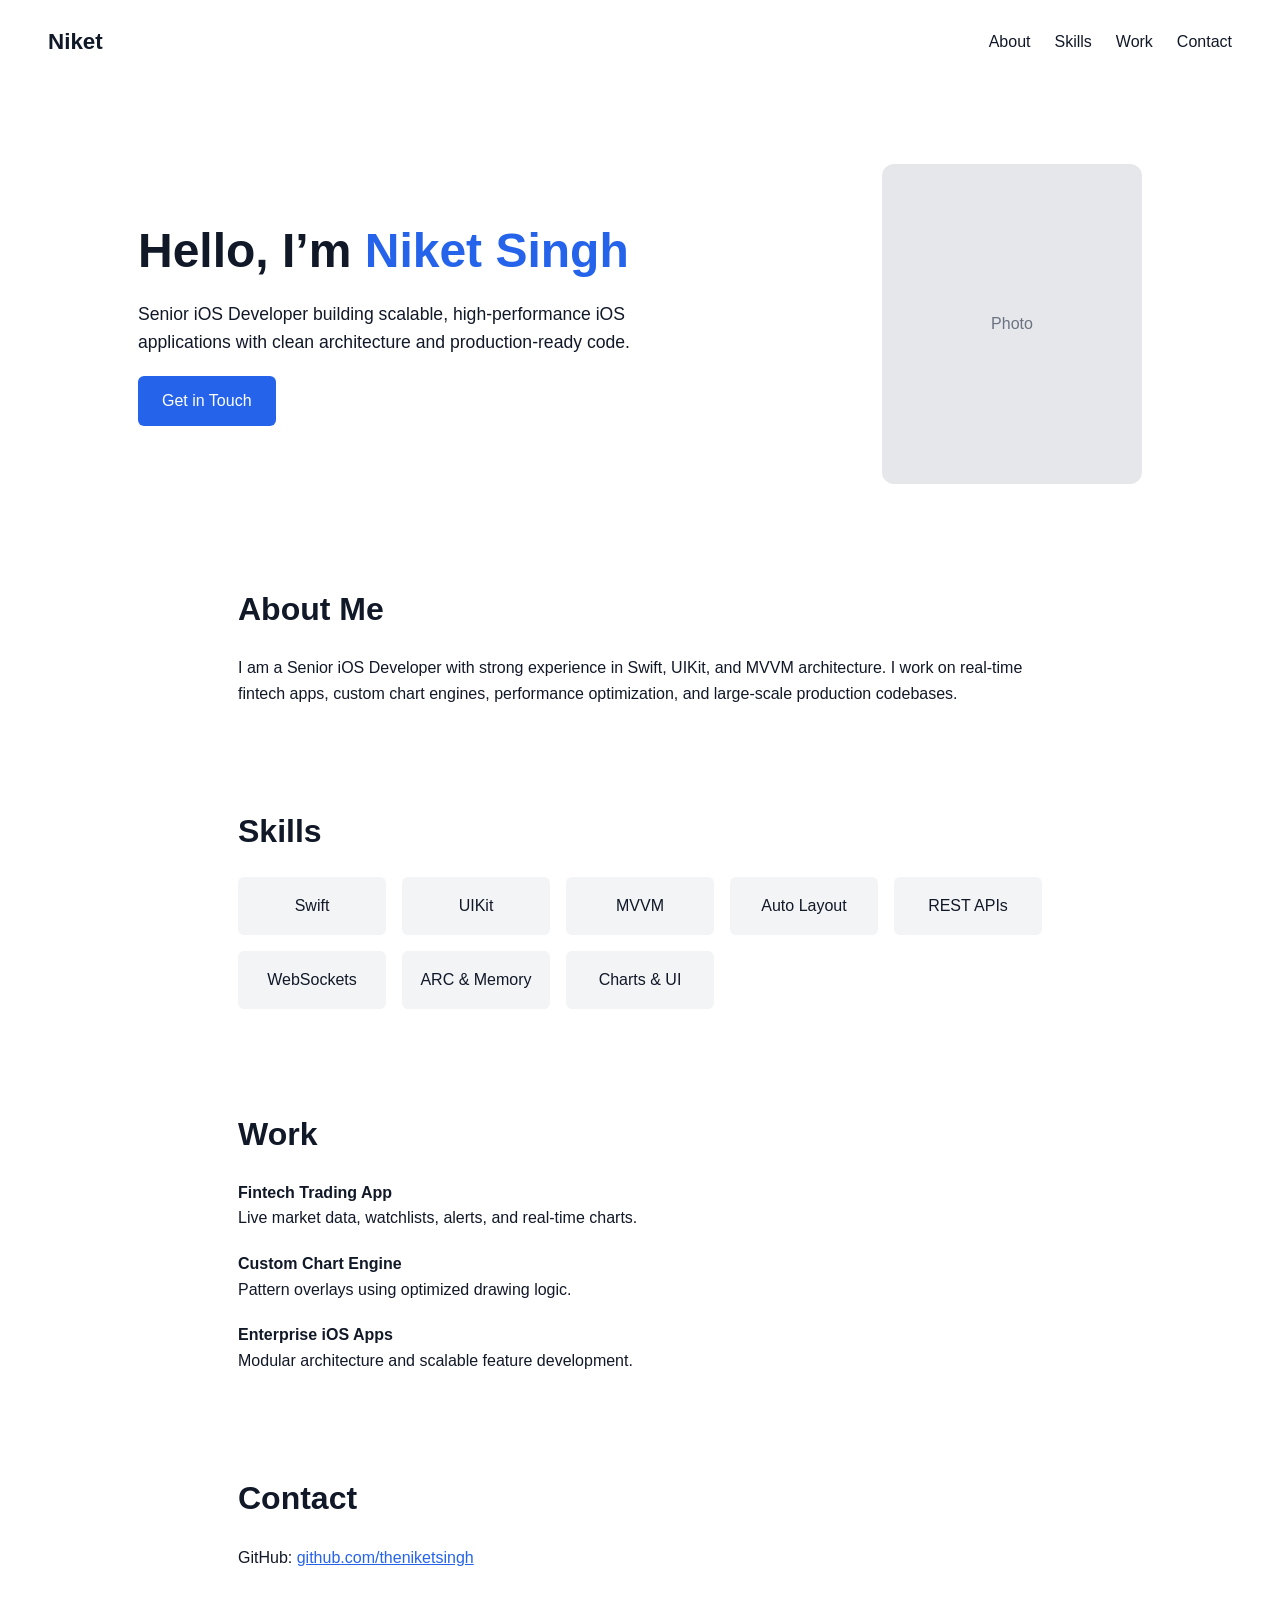
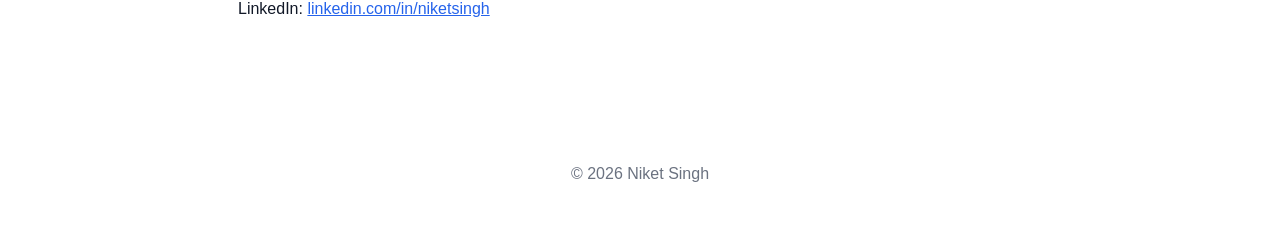
==== index.html @ d167b923 "Portfolio site" ====
<!DOCTYPE html>
<html lang="en">
<head>
    <meta charset="UTF-8">
    <title>Niket Singh | Senior iOS Developer</title>
    <meta name="viewport" content="width=device-width, initial-scale=1.0">
    <meta name="description" content="Senior iOS Developer | Swift | UIKit | MVVM">
    <link rel="stylesheet" href="style.css">
</head>
<body>

<!-- NAVBAR -->
<nav>
    <div class="logo">Niket</div>
    <ul>
        <li><a href="#about">About</a></li>
        <li><a href="#skills">Skills</a></li>
        <li><a href="#work">Work</a></li>
        <li><a href="#contact">Contact</a></li>
    </ul>
</nav>

<!-- HERO -->
<section class="hero">
    <div class="hero-text">
        <h1>Hello, I’m <span>Niket Singh</span></h1>
        <p>
            Senior iOS Developer building scalable, high-performance
            iOS applications with clean architecture and production-ready code.
        </p>
        <a href="#contact" class="btn">Get in Touch</a>
    </div>

    <div class="hero-image">
        <div class="photo-placeholder">Photo</div>
    </div>
</section>

<!-- ABOUT -->
<section id="about" class="section">
    <h2>About Me</h2>
    <p>
        I am a Senior iOS Developer with strong experience in Swift, UIKit,
        and MVVM architecture. I work on real-time fintech apps, custom chart
        engines, performance optimization, and large-scale production codebases.
    </p>
</section>

<!-- SKILLS -->
<section id="skills" class="section">
    <h2>Skills</h2>
    <div class="skills-grid">
        <div>Swift</div>
        <div>UIKit</div>
        <div>MVVM</div>
        <div>Auto Layout</div>
        <div>REST APIs</div>
        <div>WebSockets</div>
        <div>ARC & Memory</div>
        <div>Charts & UI</div>
    </div>
</section>

<!-- WORK -->
<section id="work" class="section">
    <h2>Work</h2>
    <ul class="work-list">
        <li>
            <strong>Fintech Trading App</strong><br>
            Live market data, watchlists, alerts, and real-time charts.
        </li>
        <li>
            <strong>Custom Chart Engine</strong><br>
            Pattern overlays using optimized drawing logic.
        </li>
        <li>
            <strong>Enterprise iOS Apps</strong><br>
            Modular architecture and scalable feature development.
        </li>
    </ul>
</section>

<!-- CONTACT -->
<section id="contact" class="section">
    <h2>Contact</h2>
    <p>
        GitHub:
        <a href="https://github.com/theniketsingh" target="_blank">
            github.com/theniketsingh
        </a>
        <br><br>
        LinkedIn:
        <a href="https://www.linkedin.com/in/niketsingh" target="_blank">
            linkedin.com/in/niketsingh
        </a>
    </p>
</section>

<footer>
    © 2026 Niket Singh
</footer>

</body>
</html>
---- style.css ----
* {
    margin: 0;
    padding: 0;
    box-sizing: border-box;
}

/* BODY */
body {
    font-family: -apple-system, BlinkMacSystemFont, "Segoe UI", Roboto, Arial;
    color: #111827;
    background: #ffffff;
    line-height: 1.6;
}

/* NAVBAR */
nav {
    display: flex;
    justify-content: space-between;
    align-items: center;
    padding: 24px 48px;
}

nav .logo {
    font-size: 1.4rem;
    font-weight: 600;
}

nav ul {
    list-style: none;
    display: flex;
    gap: 24px;
}

nav a {
    text-decoration: none;
    color: #111827;
    font-weight: 500;
}

/* HERO */
.hero {
    max-width: 1100px;
    margin: 80px auto;
    padding: 0 48px;
    display: flex;
    justify-content: space-between;
    align-items: center;
}

.hero-text {
    max-width: 520px;
}

.hero-text h1 {
    font-size: 3rem;
    line-height: 1.2;
}

.hero-text span {
    color: #2563eb;
}

.hero-text p {
    margin: 20px 0;
    font-size: 1.1rem;
}

.btn {
    display: inline-block;
    padding: 12px 24px;
    background: #2563eb;
    color: #ffffff;
    text-decoration: none;
    border-radius: 6px;
}

/* PHOTO PLACEHOLDER */
.hero-image .photo-placeholder {
    width: 260px;
    height: 320px;
    background: #e5e7eb;
    border-radius: 12px;
    display: flex;
    align-items: center;
    justify-content: center;
    color: #6b7280;
    font-size: 1rem;
}

/* SECTIONS */
.section {
    max-width: 900px;
    margin: 100px auto;
    padding: 0 48px;
}

.section h2 {
    font-size: 2rem;
    margin-bottom: 20px;
}

/* SKILLS */
.skills-grid {
    display: grid;
    grid-template-columns: repeat(auto-fit, minmax(140px, 1fr));
    gap: 16px;
}

.skills-grid div {
    background: #f3f4f6;
    padding: 16px;
    text-align: center;
    border-radius: 6px;
}

/* WORK */
.work-list {
    list-style: none;
}

.work-list li {
    margin-bottom: 20px;
}

/* LINKS */
a {
    color: #2563eb;
}

/* FOOTER */
footer {
    text-align: center;
    padding: 40px;
    color: #6b7280;
}
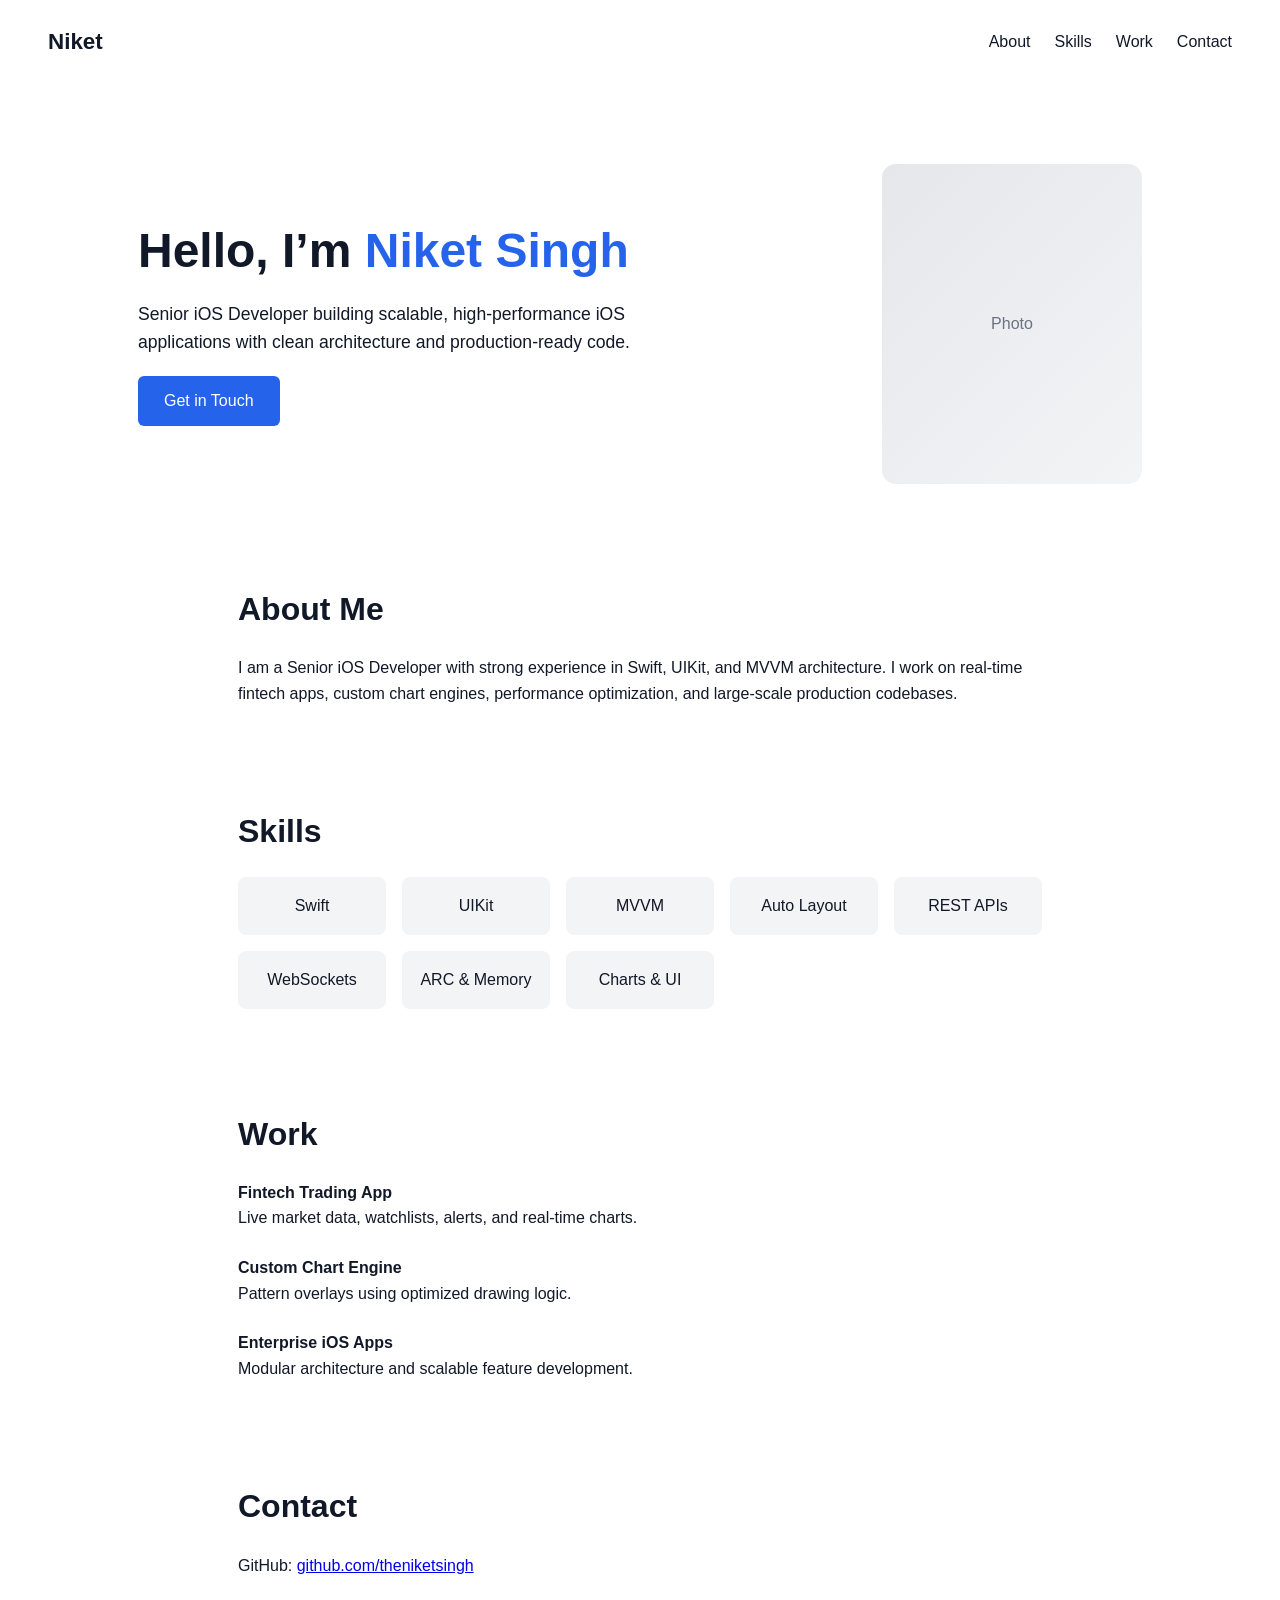
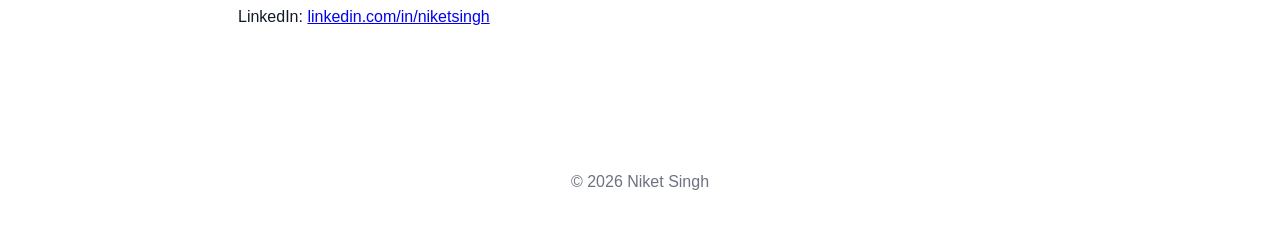
==== commit 12faa8c3: "Add animations and polish" ====
--- a/index.html
+++ b/index.html
@@ -99,6 +99,22 @@
 <footer>
     © 2026 Niket Singh
 </footer>
+<script>
+    const observer = new IntersectionObserver(
+        entries => {
+            entries.forEach(entry => {
+                if (entry.isIntersecting) {
+                    entry.target.classList.add("show");
+                }
+            });
+        },
+        { threshold: 0.15 }
+    );
 
+    document.querySelectorAll(".section, .hero").forEach(el => {
+        el.classList.add("hidden");
+        observer.observe(el);
+    });
+</script>
 </body>
 </html>
--- a/style.css
+++ b/style.css
@@ -10,6 +10,7 @@
     color: #111827;
     background: #ffffff;
     line-height: 1.6;
+    scroll-behavior: smooth;
 }
 
 /* NAVBAR */
@@ -18,6 +19,10 @@
     justify-content: space-between;
     align-items: center;
     padding: 24px 48px;
+    position: sticky;
+    top: 0;
+    background: white;
+    z-index: 10;
 }
 
 nav .logo {
@@ -35,6 +40,22 @@
     text-decoration: none;
     color: #111827;
     font-weight: 500;
+    position: relative;
+}
+
+nav a::after {
+    content: "";
+    position: absolute;
+    width: 0;
+    height: 2px;
+    background: #2563eb;
+    bottom: -4px;
+    left: 0;
+    transition: width 0.3s ease;
+}
+
+nav a:hover::after {
+    width: 100%;
 }
 
 /* HERO */
@@ -67,24 +88,35 @@
 
 .btn {
     display: inline-block;
-    padding: 12px 24px;
+    padding: 12px 26px;
     background: #2563eb;
     color: #ffffff;
     text-decoration: none;
     border-radius: 6px;
+    transition: transform 0.3s ease, box-shadow 0.3s ease;
 }
 
-/* PHOTO PLACEHOLDER */
+.btn:hover {
+    transform: translateY(-3px);
+    box-shadow: 0 10px 20px rgba(37, 99, 235, 0.3);
+}
+
+/* PHOTO */
 .hero-image .photo-placeholder {
     width: 260px;
     height: 320px;
-    background: #e5e7eb;
-    border-radius: 12px;
+    background: linear-gradient(135deg, #e5e7eb, #f3f4f6);
+    border-radius: 14px;
     display: flex;
     align-items: center;
     justify-content: center;
     color: #6b7280;
     font-size: 1rem;
+    transition: transform 0.4s ease;
+}
+
+.hero-image .photo-placeholder:hover {
+    transform: scale(1.03);
 }
 
 /* SECTIONS */
@@ -110,7 +142,13 @@
     background: #f3f4f6;
     padding: 16px;
     text-align: center;
-    border-radius: 6px;
+    border-radius: 8px;
+    transition: transform 0.3s ease, background 0.3s ease;
+}
+
+.skills-grid div:hover {
+    background: #e0e7ff;
+    transform: translateY(-4px);
 }
 
 /* WORK */
@@ -119,12 +157,7 @@
 }
 
 .work-list li {
-    margin-bottom: 20px;
-}
-
-/* LINKS */
-a {
-    color: #2563eb;
+    margin-bottom: 24px;
 }
 
 /* FOOTER */
@@ -132,4 +165,16 @@
     text-align: center;
     padding: 40px;
     color: #6b7280;
+}
+
+/* ANIMATIONS */
+.hidden {
+    opacity: 0;
+    transform: translateY(30px);
+    transition: all 0.8s ease;
+}
+
+.show {
+    opacity: 1;
+    transform: translateY(0);
 }
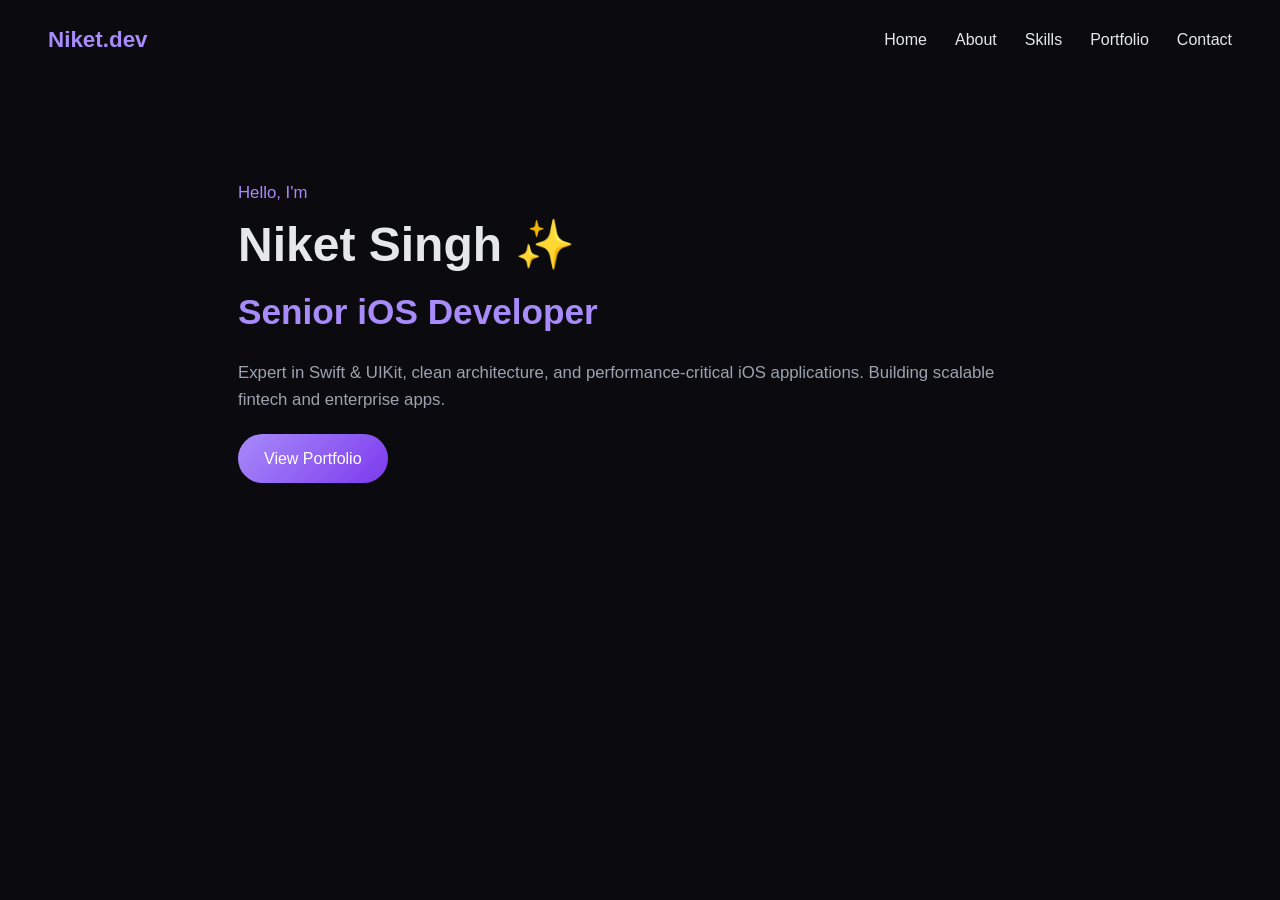
==== commit 1ce5a444: "new additions new additions" ====
--- a/index.html
+++ b/index.html
@@ -3,118 +3,33 @@
 <head>
     <meta charset="UTF-8">
     <title>Niket Singh | Senior iOS Developer</title>
-    <meta name="viewport" content="width=device-width, initial-scale=1.0">
-    <meta name="description" content="Senior iOS Developer | Swift | UIKit | MVVM">
     <link rel="stylesheet" href="style.css">
 </head>
 <body>
 
-<!-- NAVBAR -->
 <nav>
-    <div class="logo">Niket</div>
+    <div class="logo">Niket.dev</div>
     <ul>
-        <li><a href="#about">About</a></li>
-        <li><a href="#skills">Skills</a></li>
-        <li><a href="#work">Work</a></li>
-        <li><a href="#contact">Contact</a></li>
+        <li><a href="index.html">Home</a></li>
+        <li><a href="about.html">About</a></li>
+        <li><a href="skills.html">Skills</a></li>
+        <li><a href="portfolio.html">Portfolio</a></li>
+        <li><a href="contact.html">Contact</a></li>
     </ul>
 </nav>
 
-<!-- HERO -->
-<section class="hero">
-    <div class="hero-text">
-        <h1>Hello, I’m <span>Niket Singh</span></h1>
-        <p>
-            Senior iOS Developer building scalable, high-performance
-            iOS applications with clean architecture and production-ready code.
-        </p>
-        <a href="#contact" class="btn">Get in Touch</a>
-    </div>
+<section class="section">
+    <p style="color:#a78bfa">Hello, I'm</p>
+    <h1>Niket Singh ✨</h1>
+    <h2 style="color:#a78bfa">Senior iOS Developer</h2>
 
-    <div class="hero-image">
-        <div class="photo-placeholder">Photo</div>
-    </div>
+    <p>
+        Expert in Swift & UIKit, clean architecture, and performance-critical
+        iOS applications. Building scalable fintech and enterprise apps.
+    </p>
+
+    <a class="btn" href="portfolio.html">View Portfolio</a>
 </section>
 
-<!-- ABOUT -->
-<section id="about" class="section">
-    <h2>About Me</h2>
-    <p>
-        I am a Senior iOS Developer with strong experience in Swift, UIKit,
-        and MVVM architecture. I work on real-time fintech apps, custom chart
-        engines, performance optimization, and large-scale production codebases.
-    </p>
-</section>
-
-<!-- SKILLS -->
-<section id="skills" class="section">
-    <h2>Skills</h2>
-    <div class="skills-grid">
-        <div>Swift</div>
-        <div>UIKit</div>
-        <div>MVVM</div>
-        <div>Auto Layout</div>
-        <div>REST APIs</div>
-        <div>WebSockets</div>
-        <div>ARC & Memory</div>
-        <div>Charts & UI</div>
-    </div>
-</section>
-
-<!-- WORK -->
-<section id="work" class="section">
-    <h2>Work</h2>
-    <ul class="work-list">
-        <li>
-            <strong>Fintech Trading App</strong><br>
-            Live market data, watchlists, alerts, and real-time charts.
-        </li>
-        <li>
-            <strong>Custom Chart Engine</strong><br>
-            Pattern overlays using optimized drawing logic.
-        </li>
-        <li>
-            <strong>Enterprise iOS Apps</strong><br>
-            Modular architecture and scalable feature development.
-        </li>
-    </ul>
-</section>
-
-<!-- CONTACT -->
-<section id="contact" class="section">
-    <h2>Contact</h2>
-    <p>
-        GitHub:
-        <a href="https://github.com/theniketsingh" target="_blank">
-            github.com/theniketsingh
-        </a>
-        <br><br>
-        LinkedIn:
-        <a href="https://www.linkedin.com/in/niketsingh" target="_blank">
-            linkedin.com/in/niketsingh
-        </a>
-    </p>
-</section>
-
-<footer>
-    © 2026 Niket Singh
-</footer>
-<script>
-    const observer = new IntersectionObserver(
-        entries => {
-            entries.forEach(entry => {
-                if (entry.isIntersecting) {
-                    entry.target.classList.add("show");
-                }
-            });
-        },
-        { threshold: 0.15 }
-    );
-
-    document.querySelectorAll(".section, .hero").forEach(el => {
-        el.classList.add("hidden");
-        observer.observe(el);
-    });
-</script>
 </body>
 </html>
--- a/style.css
+++ b/style.css
@@ -4,13 +4,17 @@
     box-sizing: border-box;
 }
 
-/* BODY */
 body {
     font-family: -apple-system, BlinkMacSystemFont, "Segoe UI", Roboto, Arial;
-    color: #111827;
-    background: #ffffff;
+    background: #0b0b0f;
+    color: #e5e7eb;
     line-height: 1.6;
-    scroll-behavior: smooth;
+    animation: fadeIn 0.6s ease;
+}
+
+@keyframes fadeIn {
+    from { opacity: 0; transform: translateY(10px); }
+    to { opacity: 1; transform: translateY(0); }
 }
 
 /* NAVBAR */
@@ -18,28 +22,24 @@
     display: flex;
     justify-content: space-between;
     align-items: center;
-    padding: 24px 48px;
-    position: sticky;
-    top: 0;
-    background: white;
-    z-index: 10;
+    padding: 22px 48px;
 }
 
-nav .logo {
+.logo {
     font-size: 1.4rem;
     font-weight: 600;
+    color: #a78bfa;
 }
 
 nav ul {
     list-style: none;
     display: flex;
-    gap: 24px;
+    gap: 28px;
 }
 
 nav a {
     text-decoration: none;
-    color: #111827;
-    font-weight: 500;
+    color: #e5e7eb;
     position: relative;
 }
 
@@ -48,8 +48,8 @@
     position: absolute;
     width: 0;
     height: 2px;
-    background: #2563eb;
-    bottom: -4px;
+    background: #a78bfa;
+    bottom: -6px;
     left: 0;
     transition: width 0.3s ease;
 }
@@ -58,123 +58,47 @@
     width: 100%;
 }
 
-/* HERO */
-.hero {
-    max-width: 1100px;
-    margin: 80px auto;
-    padding: 0 48px;
-    display: flex;
-    justify-content: space-between;
-    align-items: center;
-}
-
-.hero-text {
-    max-width: 520px;
-}
-
-.hero-text h1 {
-    font-size: 3rem;
-    line-height: 1.2;
-}
-
-.hero-text span {
-    color: #2563eb;
-}
-
-.hero-text p {
-    margin: 20px 0;
-    font-size: 1.1rem;
-}
-
-.btn {
-    display: inline-block;
-    padding: 12px 26px;
-    background: #2563eb;
-    color: #ffffff;
-    text-decoration: none;
-    border-radius: 6px;
-    transition: transform 0.3s ease, box-shadow 0.3s ease;
-}
-
-.btn:hover {
-    transform: translateY(-3px);
-    box-shadow: 0 10px 20px rgba(37, 99, 235, 0.3);
-}
-
-/* PHOTO */
-.hero-image .photo-placeholder {
-    width: 260px;
-    height: 320px;
-    background: linear-gradient(135deg, #e5e7eb, #f3f4f6);
-    border-radius: 14px;
-    display: flex;
-    align-items: center;
-    justify-content: center;
-    color: #6b7280;
-    font-size: 1rem;
-    transition: transform 0.4s ease;
-}
-
-.hero-image .photo-placeholder:hover {
-    transform: scale(1.03);
-}
-
-/* SECTIONS */
+/* COMMON */
 .section {
     max-width: 900px;
     margin: 100px auto;
     padding: 0 48px;
 }
 
-.section h2 {
-    font-size: 2rem;
+h1 {
+    font-size: 3rem;
+}
+
+h2 {
+    font-size: 2.2rem;
     margin-bottom: 20px;
 }
 
-/* SKILLS */
-.skills-grid {
-    display: grid;
-    grid-template-columns: repeat(auto-fit, minmax(140px, 1fr));
-    gap: 16px;
+p {
+    color: #9ca3af;
+    font-size: 1.05rem;
 }
 
-.skills-grid div {
-    background: #f3f4f6;
-    padding: 16px;
-    text-align: center;
-    border-radius: 8px;
-    transition: transform 0.3s ease, background 0.3s ease;
+/* BUTTONS */
+.btn {
+    display: inline-block;
+    margin-top: 20px;
+    padding: 12px 26px;
+    border-radius: 999px;
+    background: linear-gradient(135deg, #a78bfa, #7c3aed);
+    color: white;
+    text-decoration: none;
+    transition: transform 0.3s ease;
 }
 
-.skills-grid div:hover {
-    background: #e0e7ff;
-    transform: translateY(-4px);
+.btn:hover {
+    transform: translateY(-3px);
 }
 
-/* WORK */
-.work-list {
-    list-style: none;
+/* CARDS */
+.card {
+    background: #111827;
+    padding: 24px;
+    border-radius: 16px;
+    margin-bottom: 20px;
 }
-
-.work-list li {
-    margin-bottom: 24px;
-}
-
-/* FOOTER */
-footer {
-    text-align: center;
-    padding: 40px;
-    color: #6b7280;
-}
-
-/* ANIMATIONS */
-.hidden {
-    opacity: 0;
-    transform: translateY(30px);
-    transition: all 0.8s ease;
-}
-
-.show {
-    opacity: 1;
-    transform: translateY(0);
-}
